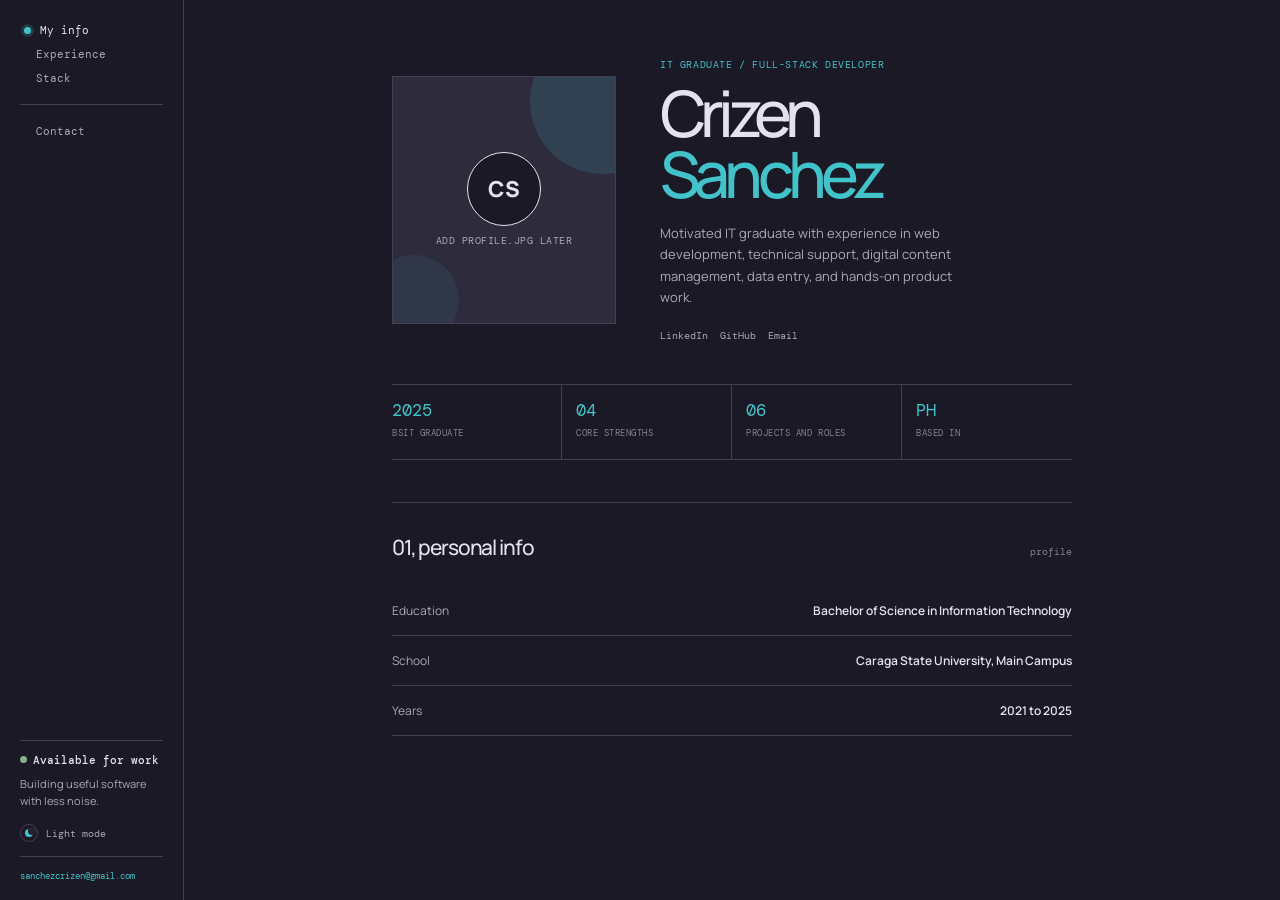
==== index (6).html @ 03c8ca77 "webport" ====
<!doctype html>
<html lang="en" data-theme="dark">
<head>
<!-- skill:chrome -->
<style>
/* Credit line — bottom-right */
.design-ui-credit {
  position: fixed;
  bottom: 12px;
  right: 12px;
  font: 11px/1 system-ui, sans-serif;
  color: rgba(128,128,128,0.5);
  pointer-events: none;
  z-index: 2147483647;
  transition: opacity 0.4s ease;
  user-select: none;
  letter-spacing: 0.02em;
}

/* Hide chrome on touch devices */
@media (hover: none) {
  .design-ui-credit { display: none; }
}

/* Print fixes */
@media print {
  * {
    transition: none !important;
    animation: none !important;
    box-shadow: none !important;
  }
  body {
    print-color-adjust: exact;
    -webkit-print-color-adjust: exact;
  }
  .design-ui-credit { display: none !important; }
}

</style>
<script>
(function () {
    // Design-ui pages are single compositions, so the whole body is editable.
    function markEditable() {
        document.body.classList.add('artifact-editable');
    }

    // Credit badge with idle-fade. Hover devices only.
    

    function init() {
        markEditable();
        initChromeUI();
    }

    if (document.readyState === 'loading') {
        document.addEventListener('DOMContentLoaded', init);
    } else {
        init();
    }
})();

</script>
<!-- /skill:chrome -->
  <meta charset="UTF-8" />
  <meta name="viewport" content="width=device-width, initial-scale=1.0" />
  <meta name="description" content="Crizen Ronne B. Sanchez, IT graduate and full-stack web developer." />
  <title>Crizen Sanchez | Portfolio</title>
  <link rel="preconnect" href="https://fonts.googleapis.com" />
  <link rel="preconnect" href="https://fonts.gstatic.com" crossorigin />
  <link href="https://fonts.googleapis.com/css2?family=DM+Mono:wght@400;500&family=Manrope:wght@400;500;600;700;800&display=swap" rel="stylesheet" />
  <link rel="stylesheet" href="styles.css" />
</head>
<body>
  <aside class="sidebar">
    <div>
      <nav class="primary-nav" aria-label="Portfolio navigation">
        <div class="nav-group">
          <button class="nav-button active" type="button" data-view="profile">My info</button>
          <button class="nav-button" type="button" data-view="experience">Experience</button>
          <button class="nav-button" type="button" data-view="stack">Stack</button>
        </div>
        <div class="nav-group">
          <button class="nav-button" type="button" data-view="contact">Contact</button>
        </div>
      </nav>
      <div class="mobile-bar">
        <span class="mono muted">Portfolio / 2026</span>
        <div class="mobile-actions">
          <button class="mobile-theme" id="mobile-theme-toggle" type="button" aria-pressed="false"><span id="mobile-theme-icon"></span><span id="mobile-theme-label">Light</span></button>
          <button id="mobile-toggle" type="button" aria-expanded="false" aria-controls="mobile-nav">Menu +</button>
        </div>
      </div>
      <nav class="mobile-nav" id="mobile-nav" aria-label="Mobile portfolio navigation">
        <button class="nav-button active" type="button" data-view="profile">My info</button>
        <button class="nav-button" type="button" data-view="experience">Experience</button>
        <button class="nav-button" type="button" data-view="stack">Stack</button>
        <button class="nav-button" type="button" data-view="contact">Contact</button>
      </nav>
    </div>
    <div class="sidebar-bottom">
      <div class="presence"><div class="presence-row"><span class="dot"></span><strong>Available for work</strong></div><span>Building useful software with less noise.</span></div>
      <button class="theme-toggle" id="theme-toggle" type="button" aria-pressed="false"><span class="theme-icon" id="theme-icon"></span><span id="theme-label">Light mode</span></button>
      <a class="sidebar-email" href="mailto:sanchezcrizen@gmail.com">sanchezcrizen@gmail.com</a>
    </div>
  </aside>

  <main class="main">
    <div class="content">
      <section class="view active" id="profile">
        <div class="home-header">
          <div class="portrait" id="portrait" aria-label="Profile photo area">
            <span class="portrait-placeholder"><span class="initials">CS</span><span>Add profile.jpg later</span></span>
            <img class="portrait-image" id="photo" src="profile.jpg" alt="Crizen Sanchez profile" />
          </div>
          <div>
            <div class="eyebrow">IT graduate / full-stack developer</div>
            <h1 class="home-title">Crizen<br /><em>Sanchez</em></h1>
            <p class="home-copy">Motivated IT graduate with experience in web development, technical support, digital content management, data entry, and hands-on product work.</p>
            <div class="socials"><a href="https://www.linkedin.com/in/crizen-sanchez-63917b255" target="_blank" rel="noreferrer">LinkedIn</a><a href="https://github.com/" target="_blank" rel="noreferrer">GitHub</a><a href="mailto:sanchezcrizen@gmail.com">Email</a></div>
          </div>
        </div>
        <div class="stats">
          <div class="stat"><span class="stat-value">2025</span><span class="stat-label">BSIT graduate</span></div>
          <div class="stat"><span class="stat-value">04</span><span class="stat-label">core strengths</span></div>
          <div class="stat"><span class="stat-value">06</span><span class="stat-label">projects and roles</span></div>
          <div class="stat"><span class="stat-value">PH</span><span class="stat-label">based in</span></div>
        </div>
        <div class="rule"></div>
        <div class="kicker"><h2 class="section-title">01, personal info</h2><span class="section-note">profile</span></div>
        <div class="info-line"><span>Education</span><strong>Bachelor of Science in Information Technology</strong></div>
        <div class="info-line"><span>School</span><strong>Caraga State University, Main Campus</strong></div>
        <div class="info-line"><span>Years</span><strong>2021 to 2025</strong></div>
      </section>

      <section class="view" id="experience">
        <div class="eyebrow">from the resume</div><h1 class="page-title">Experience</h1>
        <p class="intro">A mix of internships, support work, freelance testing, creative production, and product development.</p>
        <div class="experience-list">
          <article class="experience-item"><div class="badge">01</div><h2 class="company">Clinic System</h2><div class="role">Project-based / frontend</div><div class="date">Current project</div><p>Developed a real-time queue dashboard with dynamic status updates, priority sorting, and live wait-time displays. Built responsive patient registration, tabbed patient profiles, multi-tab consultation flows, and reusable DataTable actions for Start, Hold, Resume, and No Show.</p><div class="chips" style="margin-top:14px"><span class="chip">Next.js</span><span class="chip">React</span><span class="chip">Supabase</span><span class="chip">TypeScript</span></div></article>
          <article class="experience-item"><div class="badge">02</div><h2 class="company">AI Image and Video Content Generator</h2><div class="role">Creative production</div><div class="date">January 2026 to March 2026</div><p>Generated hyper-realistic AI images and videos using Google Flow, Nano Banana Pro, and Veo 3. Produced short-form video content from written scripts and managed a repeatable workflow delivering 6 or more finished videos and images per day.</p><div class="chips" style="margin-top:14px"><span class="chip">Google Flow</span><span class="chip">Nano Banana Pro</span><span class="chip">Veo 3</span></div></article>
          <article class="experience-item"><div class="badge">03</div><h2 class="company">App Tester</h2><div class="role">Freelance / project-based</div><div class="date">Project-based</div><p>Tested application features for functionality and performance, documented bugs and crashes, evaluated user interfaces, followed test cases, and provided clear feedback to support development.</p><div class="chips" style="margin-top:14px"><span class="chip">QA testing</span><span class="chip">Bug reporting</span><span class="chip">UX review</span></div></article>
          <article class="experience-item"><div class="badge">04</div><h2 class="company">Online Chat Support / Account Handler</h2><div class="role">Client support</div><div class="date">July 2025 to September 2025</div><p>Managed client accounts, responded to messages in real time, handled high-volume conversations while meeting response targets, followed communication guidelines, and assisted with online profiles and user interactions.</p></article>
          <article class="experience-item"><div class="badge">05</div><h2 class="company">Technology Transfer and Licensing Office</h2><div class="role">Internship</div><div class="date">January 2025 to June 2025</div><a class="location" href="https://www.carsu.edu.ph/" target="_blank" rel="noreferrer">Caraga State University - Main</a><p>Designed and launched a Google Site webpage, contributed to the CARAGA RAISE Program website and DOST PCAARRD RTMS content build-up, transferred IP files to the website, validated content with project leads, and supported the digital restructuring of the RAISE Program’s online presence.</p><div class="chips" style="margin-top:14px"><span class="chip">Web content</span><span class="chip">IP documentation</span><span class="chip">Google Sites</span></div></article>
        </div>
      </section>

      <section class="view" id="stack">
        <div class="eyebrow">the tools behind the work</div><h1 class="page-title">Tech stack</h1>
        <p class="stack-intro">Grouped by what you actually use, not a random pile of technologies.</p>
        <div class="stack-groups">
          <section class="stack-group"><div class="stack-group-head"><h2 class="stack-group-title">Frontend development</h2><span class="stack-group-note">Interfaces and styling</span></div><div class="chips"><span class="chip">HTML</span><span class="chip">CSS</span><span class="chip">JavaScript</span><span class="chip">React.js</span><span class="chip">Next.js</span><span class="chip">Tailwind CSS</span></div></section>
          <section class="stack-group"><div class="stack-group-head"><h2 class="stack-group-title">Backend and data</h2><span class="stack-group-note">Application logic</span></div><div class="chips"><span class="chip">Node.js</span><span class="chip">Express</span><span class="chip">Supabase</span><span class="chip">PostgreSQL</span><span class="chip">TypeScript</span><span class="chip">REST APIs</span></div></section>
          <section class="stack-group"><div class="stack-group-head"><h2 class="stack-group-title">Programming foundations</h2><span class="stack-group-note">Languages</span></div><div class="chips"><span class="chip">C</span><span class="chip">Java</span><span class="chip">PHP</span></div></section>
          <section class="stack-group"><div class="stack-group-head"><h2 class="stack-group-title">Testing and quality</h2><span class="stack-group-note">Reliable releases</span></div><div class="chips"><span class="chip">App testing</span><span class="chip">Test cases</span><span class="chip">Bug reporting</span><span class="chip">UX review</span><span class="chip">Attention to detail</span></div></section>
          <section class="stack-group"><div class="stack-group-head"><h2 class="stack-group-title">Content and support</h2><span class="stack-group-note">Operations</span></div><div class="chips"><span class="chip">Google Sites</span><span class="chip">Web content management</span><span class="chip">Data entry</span><span class="chip">File management</span><span class="chip">Email and chat support</span><span class="chip">Technical support</span></div></section>
          <section class="stack-group"><div class="stack-group-head"><h2 class="stack-group-title">AI creative tools</h2><span class="stack-group-note">Image and video</span></div><div class="chips"><span class="chip">Google Flow</span><span class="chip">Nano Banana Pro</span><span class="chip">Veo 3.1</span></div></section>
          <section class="stack-group"><div class="stack-group-head"><h2 class="stack-group-title">Professional strengths</h2><span class="stack-group-note">How you work</span></div><div class="chips"><span class="chip">Critical thinking</span><span class="chip">Team collaboration</span><span class="chip">Fast learner</span></div></section>
        </div>
      </section>

      <section class="view" id="contact">
        <div class="eyebrow">let’s talk</div><h1 class="page-title">Contact</h1>
        <p class="intro">For web development, technical support, content work, app testing, or a good product problem.</p>
        <div class="contact-box"><p>Kitcharao, 8609, Philippines</p><a class="email" href="mailto:sanchezcrizen@gmail.com">sanchezcrizen@gmail.com</a><a class="email" href="https://www.linkedin.com/in/crizen-sanchez-63917b255" target="_blank" rel="noreferrer">linkedin.com/in/crizen-sanchez-63917b255</a></div>
      </section>
    </div>
  </main>
  <script src="script.js" defer></script>
</body>
</html>
---- styles.css ----
:root {
  --bg: oklch(22% 0.024 292);
  --surface: oklch(26% 0.028 292);
  --surface-2: oklch(30% 0.032 292);
  --ink: oklch(92% 0.014 292);
  --muted: oklch(74% 0.022 292);
  --soft: oklch(61% 0.024 292);
  --line: oklch(38% 0.028 292);
  --accent: oklch(75% 0.11 200);
  --green: oklch(72% 0.07 145);
  --mono: "DM Mono", monospace;
  --sans: "Manrope", system-ui, sans-serif;
  --sidebar: 184px;
  --content: 680px;
  --ease: cubic-bezier(0.16, 1, 0.3, 1);
}

:root[data-theme="light"] {
  --bg: oklch(98% 0.012 292);
  --surface: oklch(99% 0.006 292);
  --surface-2: oklch(94% 0.022 292);
  --ink: oklch(24% 0.026 292);
  --muted: oklch(53% 0.024 292);
  --soft: oklch(67% 0.022 292);
  --line: oklch(88% 0.024 292);
  --accent: oklch(53% 0.14 200);
  --green: oklch(48% 0.09 145);
}

* { box-sizing: border-box; }

html {
  min-width: 320px;
  background: var(--bg);
  color-scheme: dark;
}

html[data-theme="light"] { color-scheme: light; }

body {
  margin: 0;
  background: var(--bg);
  color: var(--ink);
  font: 14px/1.6 var(--sans);
  transition: background 260ms ease, color 260ms ease;
}

a { color: inherit; text-decoration: none; }
button { font: inherit; }
h1, h2, h3, p { margin: 0; }
h1, h2, h3 { text-wrap: balance; }

.mono {
  font-family: var(--mono);
  letter-spacing: 0.04em;
}

.muted { color: var(--muted); }

button:focus-visible,
a:focus-visible {
  outline: 2px solid var(--accent);
  outline-offset: 4px;
}

/* Sidebar */
.sidebar {
  position: fixed;
  inset: 0 auto 0 0;
  z-index: 10;
  width: var(--sidebar);
  display: flex;
  flex-direction: column;
  justify-content: space-between;
  padding: 19px 20px 18px;
  border-right: 1px solid var(--line);
  background: var(--bg);
}

.primary-nav { display: grid; gap: 2px; }

.nav-group {
  display: grid;
  gap: 2px;
  padding-bottom: 15px;
  margin-bottom: 13px;
  border-bottom: 1px solid var(--line);
}

.nav-group:last-child {
  padding-bottom: 0;
  margin-bottom: 0;
  border: 0;
}

.nav-button {
  display: flex;
  align-items: center;
  gap: 9px;
  width: 100%;
  padding: 4px 0;
  border: 0;
  background: transparent;
  color: var(--muted);
  text-align: left;
  cursor: pointer;
  font: 11px var(--mono);
  transition: color 150ms ease, transform 180ms var(--ease);
}

.nav-button:hover,
.nav-button.active { color: var(--ink); }
.nav-button.active { transform: translateX(4px); }

/* CSS-only active marker */
.nav-button.active::before {
  content: "";
  width: 7px;
  height: 7px;
  flex: 0 0 7px;
  border-radius: 50%;
  background: var(--accent);
  box-shadow: 0 0 0 3px color-mix(in oklch, var(--accent) 18%, transparent);
}

.nav-button:not(.active)::before {
  content: "";
  width: 7px;
  height: 7px;
  flex: 0 0 7px;
}

.sidebar-bottom { display: grid; gap: 14px; }

.presence {
  display: grid;
  gap: 8px;
  padding-top: 12px;
  border-top: 1px solid var(--line);
  color: var(--muted);
  font-size: 11px;
}

.presence strong {
  color: var(--ink);
  font: 11px var(--mono);
  font-weight: 500;
}

.presence-row { display: flex; gap: 6px; align-items: center; }
.dot { width: 7px; height: 7px; border-radius: 50%; background: var(--green); }

.theme-toggle,
.mobile-theme {
  display: flex;
  align-items: center;
  gap: 8px;
  border: 0;
  background: transparent;
  color: var(--muted);
  cursor: pointer;
  font: 10px var(--mono);
}

.theme-toggle { width: 100%; padding: 0; text-align: left; }
.theme-toggle:hover, .mobile-theme:hover { color: var(--ink); }

/* CSS-only theme icon */
.theme-icon,
#mobile-theme-icon {
  position: relative;
  width: 18px;
  height: 18px;
  display: inline-block;
  flex: 0 0 18px;
  border: 1px solid var(--line);
  border-radius: 50%;
}

.theme-icon::before,
#mobile-theme-icon::before {
  content: "";
  position: absolute;
  top: 4px;
  left: 4px;
  width: 8px;
  height: 8px;
  border-radius: 50%;
  background: var(--accent);
}

html[data-theme="dark"] .theme-icon::after,
html[data-theme="dark"] #mobile-theme-icon::after {
  content: "";
  position: absolute;
  top: 2px;
  left: 7px;
  width: 8px;
  height: 8px;
  border-radius: 50%;
  background: var(--surface);
}

.sidebar-email {
  display: block;
  padding-top: 13px;
  border-top: 1px solid var(--line);
  color: var(--accent);
  overflow-wrap: anywhere;
  font: 9px var(--mono);
}

/* Layout */
.main {
  min-height: 100vh;
  margin-left: var(--sidebar);
  padding: 58px 28px 100px;
}

.content { width: min(var(--content), 100%); margin: 0 auto; }
.view { display: none; animation: enter 360ms var(--ease) both; }
.view.active { display: block; }

@keyframes enter {
  from { opacity: 0; transform: translateY(8px); }
  to { opacity: 1; transform: translateY(0); }
}

/* Profile */
.home-header {
  display: grid;
  grid-template-columns: 240px 1fr;
  gap: 28px;
  align-items: center;
  padding-bottom: 42px;
  border-bottom: 1px solid var(--line);
}

.portrait {
  position: relative;
  width: 224px;
  height: 248px;
  display: grid;
  place-items: center;
  overflow: hidden;
  border: 1px solid var(--line);
  background: var(--surface-2);
  color: var(--muted);
}

.portrait::before,
.portrait::after {
  content: "";
  position: absolute;
  border-radius: 50%;
  background: var(--accent);
}

.portrait::before { width: 145px; height: 145px; top: -48px; right: -60px; opacity: 0.14; }
.portrait::after { width: 90px; height: 90px; left: -24px; bottom: -22px; opacity: 0.08; }

.portrait-placeholder {
  position: relative;
  z-index: 1;
  display: grid;
  gap: 8px;
  place-items: center;
  text-align: center;
}

.initials {
  width: 74px;
  height: 74px;
  display: grid;
  place-items: center;
  border: 1px solid var(--ink);
  border-radius: 50%;
  background: var(--bg);
  color: var(--ink);
  font-size: 22px;
  font-weight: 800;
}

.portrait-placeholder span:last-child,
.hint {
  font: 10px var(--mono);
  letter-spacing: 0.05em;
  text-transform: uppercase;
}

.portrait-image {
  position: relative;
  z-index: 2;
  display: none;
  width: 100%;
  height: 100%;
  object-fit: cover;
}

.portrait.has-image .portrait-placeholder { display: none; }
.portrait.has-image .portrait-image { display: block; }

.eyebrow {
  color: var(--accent);
  font: 10px var(--mono);
  letter-spacing: 0.06em;
  text-transform: uppercase;
}

.home-title {
  margin-top: 11px;
  font-size: clamp(2.5rem, 5vw, 4.2rem);
  line-height: 0.96;
  letter-spacing: -0.09em;
  font-weight: 500;
}

.home-title em,
.page-title em { color: var(--accent); font-style: normal; }

.home-copy {
  max-width: 38ch;
  margin-top: 18px;
  color: var(--muted);
  font-size: 13px;
  line-height: 1.65;
}

.socials {
  display: flex;
  flex-wrap: wrap;
  gap: 12px;
  margin-top: 20px;
  color: var(--muted);
  font: 10px var(--mono);
}

.socials a:hover,
.email:hover { color: var(--accent); }

.stats {
  display: grid;
  grid-template-columns: repeat(4, 1fr);
  border-bottom: 1px solid var(--line);
}

.stat {
  min-height: 74px;
  padding: 17px 12px 14px 0;
  border-right: 1px solid var(--line);
}

.stat + .stat { padding-left: 14px; }
.stat:last-child { border: 0; }
.stat-value { display: block; color: var(--accent); font: 17px/1 var(--mono); }

.stat-label {
  display: block;
  margin-top: 8px;
  color: var(--soft);
  font: 9px var(--mono);
  letter-spacing: 0.06em;
  text-transform: uppercase;
}

.rule { height: 1px; margin: 42px 0 34px; background: var(--line); }
.kicker { display: flex; align-items: baseline; justify-content: space-between; gap: 20px; margin-bottom: 28px; }
.section-title { font-size: 21px; line-height: 1; letter-spacing: -0.055em; font-weight: 500; }
.section-note { color: var(--soft); font: 10px var(--mono); }
.page-title { font-size: 30px; line-height: 1; letter-spacing: -0.07em; font-weight: 500; }
.intro, .stack-intro { max-width: 590px; margin-top: 23px; color: var(--muted); line-height: 1.7; }

/* Experience */
.experience-list { position: relative; margin-top: 34px; padding-left: 56px; }
.experience-list::before { content: ""; position: absolute; top: 0; bottom: 0; left: 20px; width: 1px; background: var(--line); }
.experience-item { position: relative; padding-bottom: 38px; }
.experience-item:last-child { padding-bottom: 0; }
.badge { position: absolute; top: 0; left: -56px; width: 40px; height: 40px; display: grid; place-items: center; border: 1px solid var(--line); border-radius: 11px; background: var(--surface); color: var(--accent); font: 10px var(--mono); }
.company { font-size: 16px; letter-spacing: -0.03em; font-weight: 700; }
.role, .date { color: var(--muted); font: 10px var(--mono); }
.role { margin-top: 4px; }
.date { margin-top: 17px; color: var(--soft); text-transform: uppercase; }
.experience-item p { max-width: 590px; margin-top: 12px; color: var(--muted); line-height: 1.7; }
.location { display: inline-flex; margin-top: 10px; color: var(--accent); font: 10px var(--mono); }
.chips { display: flex; flex-wrap: wrap; gap: 8px; }
.chip { padding: 7px 9px; border: 1px solid var(--line); border-radius: 6px; background: var(--surface); color: var(--muted); font: 10px var(--mono); }

/* Stack */
.stack-groups { display: grid; gap: 10px; margin-top: 36px; }
.stack-group { padding: 20px; border: 1px solid var(--line); border-radius: 12px; background: var(--surface); transition: transform 180ms var(--ease), border-color 180ms ease; }
.stack-group:hover { border-color: var(--accent); transform: translateY(-3px); }
.stack-group:first-child { border-top: 2px solid var(--accent); }
.stack-group-head { display: flex; align-items: baseline; justify-content: space-between; gap: 16px; margin-bottom: 16px; }
.stack-group-title { font-size: 16px; letter-spacing: -0.03em; font-weight: 600; }
.stack-group-note { color: var(--soft); font: 10px var(--mono); text-transform: uppercase; }
.stack-group .chip { background: var(--surface-2); }

/* Shared content */
.info-line { display: flex; justify-content: space-between; gap: 20px; padding: 15px 0; border-bottom: 1px solid var(--line); color: var(--muted); font-size: 12px; }
.info-line strong { color: var(--ink); font-weight: 600; text-align: right; }
.contact-box { margin-top: 44px; padding: 25px 0; border-top: 1px solid var(--line); border-bottom: 1px solid var(--line); color: var(--muted); }
.email { display: inline-flex; margin-top: 23px; border-bottom: 1px solid var(--accent); color: var(--ink); font: 12px var(--mono); }
.mobile-bar, .mobile-nav { display: none; }

@media (max-width: 760px) {
  :root { --sidebar: 0px; }
  .sidebar { position: sticky; inset: 0 0 auto; width: 100%; height: auto; display: block; padding: 15px 18px; border-right: 0; border-bottom: 1px solid var(--line); }
  .primary-nav, .sidebar-bottom { display: none; }
  .mobile-bar { display: flex; align-items: center; justify-content: space-between; gap: 12px; }
  .mobile-actions { display: flex; align-items: center; gap: 14px; }
  .mobile-bar button { padding: 0; border: 0; background: transparent; color: var(--muted); cursor: pointer; font: 11px var(--mono); }
  .mobile-theme { display: inline-flex; align-items: center; gap: 5px; }
  .mobile-nav { margin-top: 12px; padding-top: 12px; border-top: 1px solid var(--line); }
  .mobile-nav.open { display: grid; gap: 4px; }
  .mobile-nav .nav-button { padding: 6px 0; }
  .main { margin-left: 0; padding: 44px 20px 70px; }
  .home-header { grid-template-columns: 1fr; gap: 25px; }
  .portrait { width: 160px; height: 180px; }
  .stats { grid-template-columns: repeat(2, 1fr); }
  .stat:nth-child(2) { border-right: 0; }
  .stat:nth-child(3), .stat:nth-child(4) { border-top: 1px solid var(--line); }
  .stat:nth-child(3) { padding-left: 0; }
  .stat:nth-child(4) { padding-left: 14px; }
  .stack-group-head { display: block; }
  .stack-group-note { display: block; margin-top: 6px; }
  .info-line { display: block; }
  .info-line strong { display: block; margin-top: 4px; text-align: left; }
}

@media (prefers-reduced-motion: reduce) {
  *, *::before, *::after {
    transition-duration: 0.01ms !important;
    animation-duration: 0.01ms !important;
  }
}
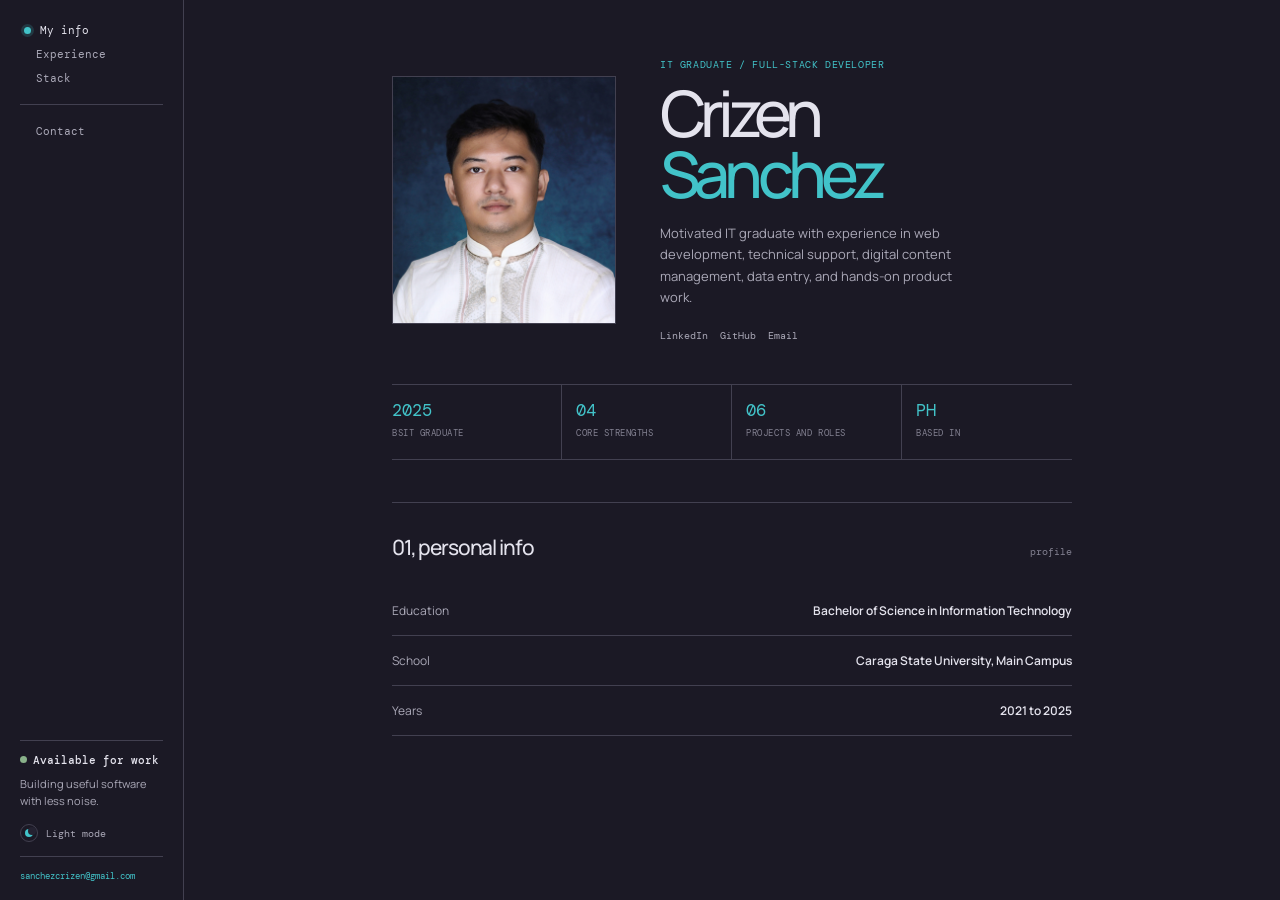
==== commit 13c3839d: "pp" ====
--- a/index (6).html
+++ b/index (6).html
@@ -110,7 +110,7 @@
         <div class="home-header">
           <div class="portrait" id="portrait" aria-label="Profile photo area">
             <span class="portrait-placeholder"><span class="initials">CS</span><span>Add profile.jpg later</span></span>
-            <img class="portrait-image" id="photo" src="profile.jpg" alt="Crizen Sanchez profile" />
+            <img class="portrait-image" id="photo" src="portpic.jpg" alt="Crizen Sanchez profile" />
           </div>
           <div>
             <div class="eyebrow">IT graduate / full-stack developer</div>
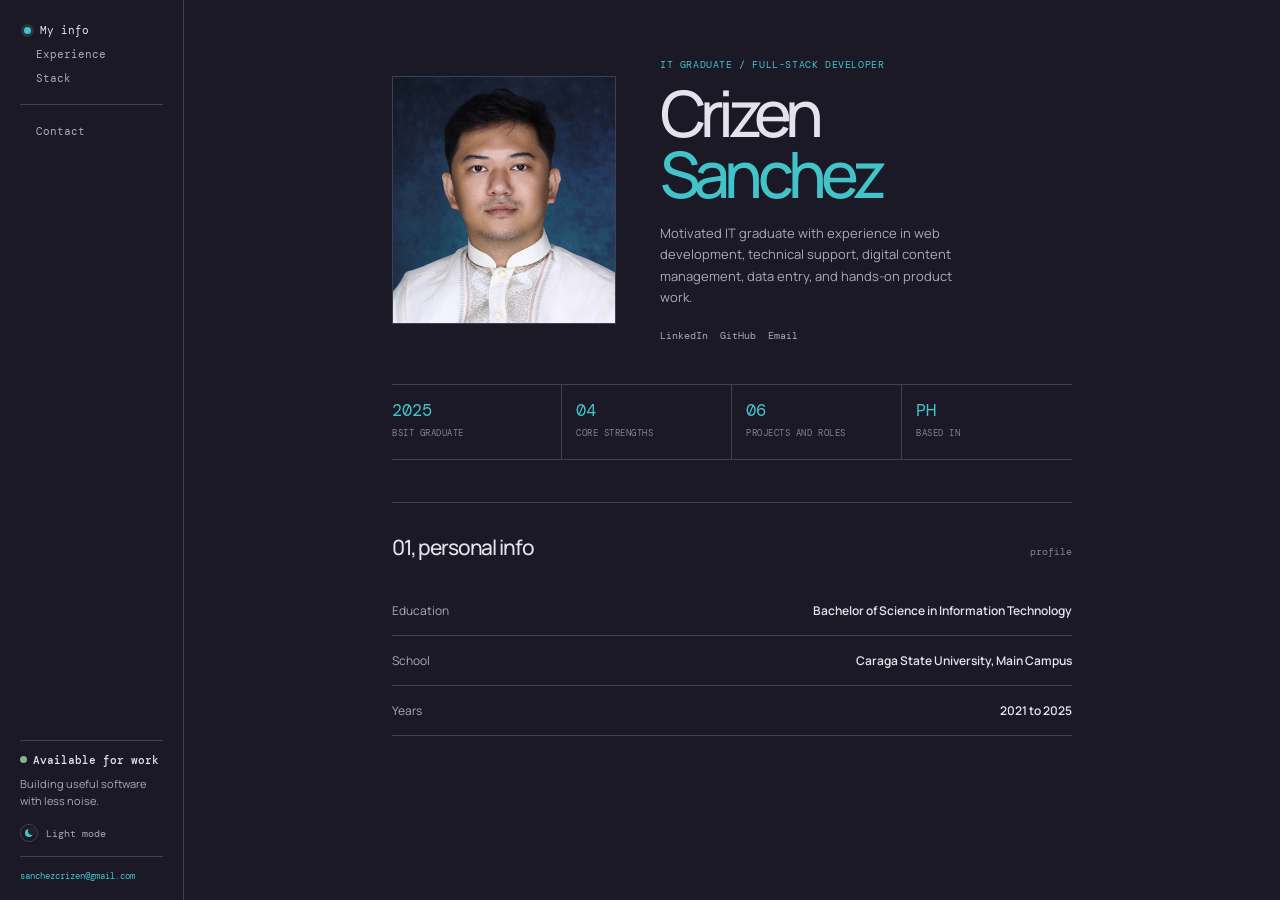
==== commit 768e239c: "ready" ====
--- a/index (6).html
+++ b/index (6).html
@@ -116,7 +116,7 @@
             <div class="eyebrow">IT graduate / full-stack developer</div>
             <h1 class="home-title">Crizen<br /><em>Sanchez</em></h1>
             <p class="home-copy">Motivated IT graduate with experience in web development, technical support, digital content management, data entry, and hands-on product work.</p>
-            <div class="socials"><a href="https://www.linkedin.com/in/crizen-sanchez-63917b255" target="_blank" rel="noreferrer">LinkedIn</a><a href="https://github.com/" target="_blank" rel="noreferrer">GitHub</a><a href="mailto:sanchezcrizen@gmail.com">Email</a></div>
+            <div class="socials"><a href="https://www.linkedin.com/in/crizen-sanchez-63917b255" target="_blank" rel="noreferrer">LinkedIn</a><a href="https://github.com/Nezirc" target="_blank" rel="noreferrer">GitHub</a><a href="mailto:sanchezcrizen@gmail.com">Email</a></div>
           </div>
         </div>
         <div class="stats">
